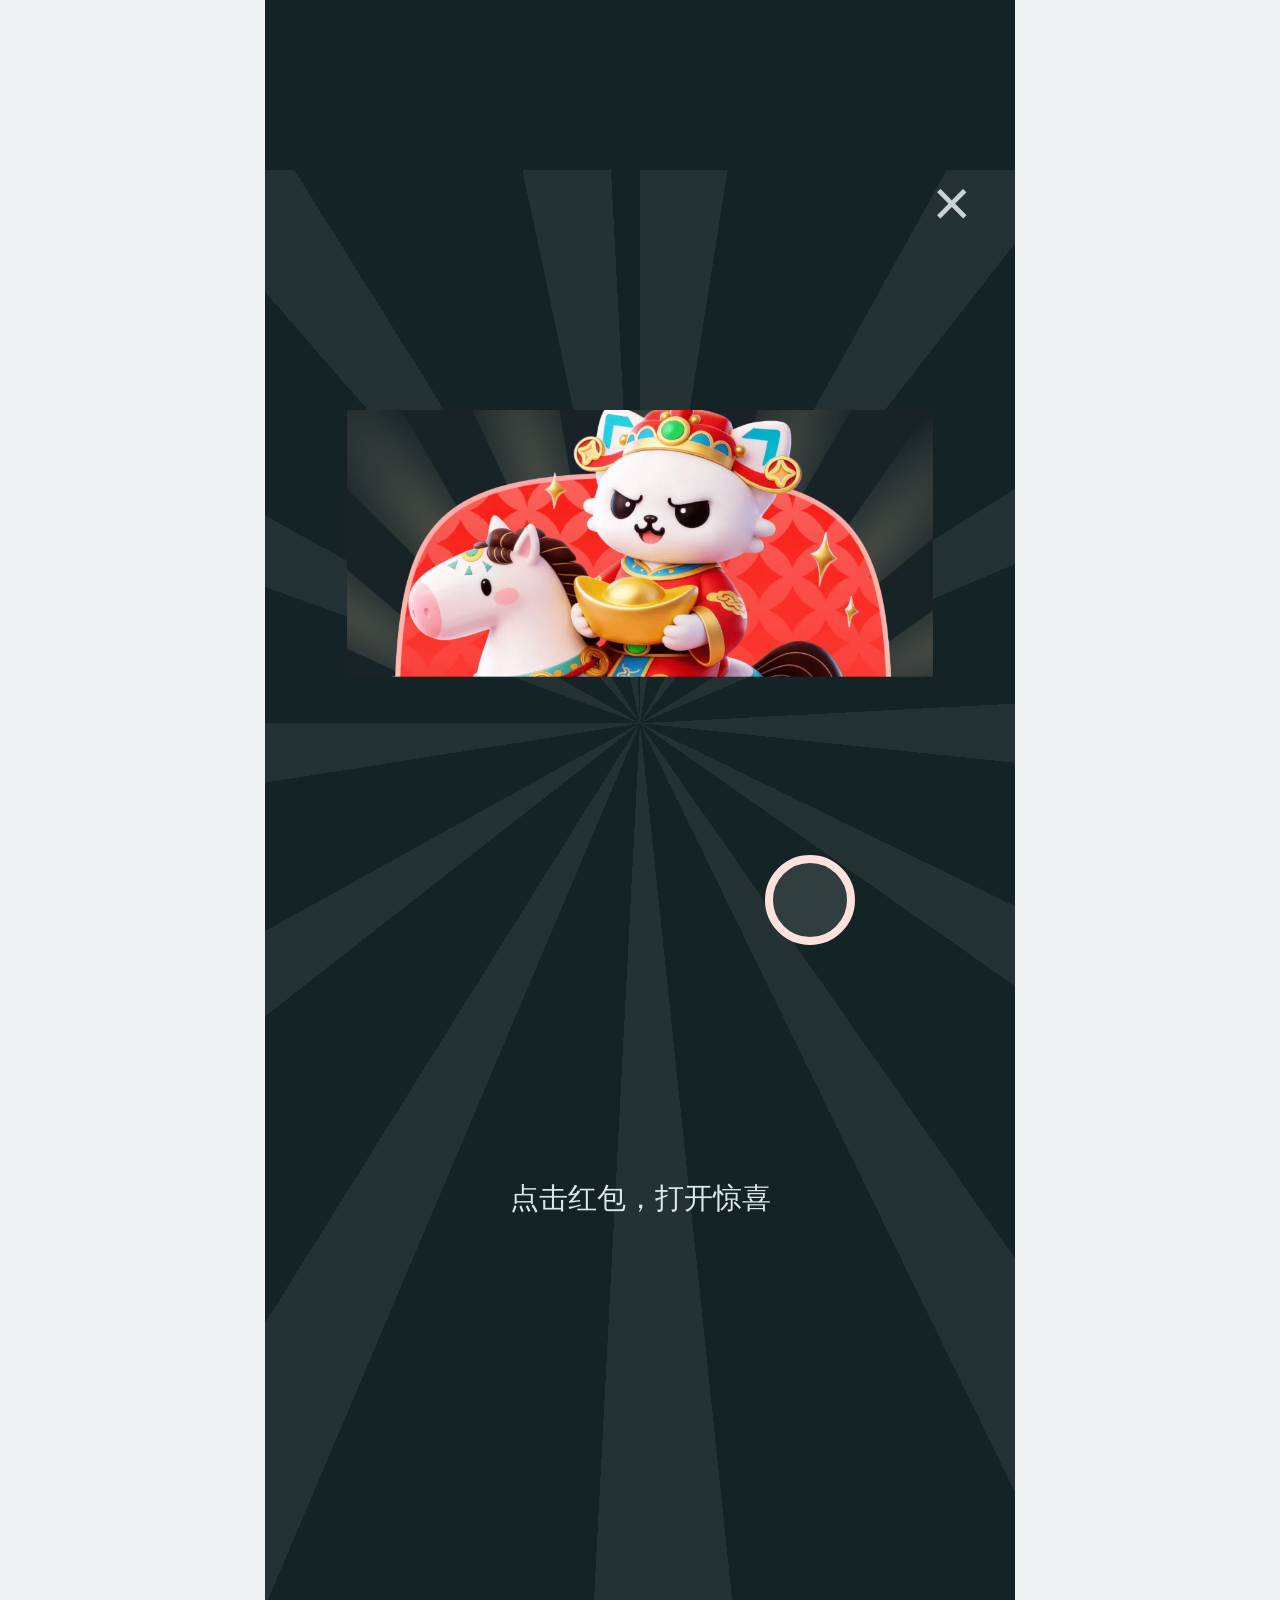
==== open.html @ 536749be "Publish red packet interaction demo" ====
<!doctype html><html lang="zh-CN"><head><meta charset="UTF-8"><meta name="viewport" content="width=device-width,initial-scale=1"><title>打开红包</title><link rel="stylesheet" href="flow.css"><link rel="stylesheet" href="open-result.css"></head><body><main class="screen open"><div class="rays"></div><span class="close" onclick="location.href='receive.html'">×</span><button id="packet" class="packet-state" aria-label="打开红包"><img src="assets/states/open-red-packet-state.png" alt="点击打开红包"></button><p class="tip">点击红包，打开惊喜</p></main><script>document.querySelector('#packet').addEventListener('click',e=>{e.currentTarget.classList.add('opening');document.querySelector('.tip').textContent='正在打开…';setTimeout(()=>location.href='result.html',850)});</script></body></html>
---- flow.css ----
:root{--ink:#052733;--aqua:#58d9e9;--paper:#fff;--mint:#e9faf8}*{box-sizing:border-box}html,body{margin:0;min-height:100%;font-family:"Microsoft YaHei",Arial,sans-serif;color:var(--ink);background:#edf1f1}body{display:grid;place-items:start center}.screen{width:750px;min-height:1626px;position:relative;overflow:hidden;background:#fff}.top{height:155px;padding:47px 44px;display:flex;align-items:center;justify-content:space-between;font-size:26px;font-weight:800}.top .brand{font-size:23px}.back{font-size:64px;line-height:.45;color:var(--ink);text-decoration:none}.btn{border:0;border-radius:52px;height:92px;background:var(--aqua);font-size:31px;font-weight:800;color:var(--ink);cursor:pointer}.hero{position:absolute;object-fit:contain}.fake-brand{font-weight:900;font-size:34px}.modal-base{background:#eaf9f7}.amount-title{position:absolute;top:165px;width:100%;text-align:center;font-size:35px;font-weight:800}.amount-number{position:absolute;top:470px;width:100%;font-size:77px;font-weight:900;text-align:center}.shade{position:absolute;inset:0;background:rgba(0,20,24,.39)}.sheet{position:absolute;left:0;bottom:0;width:100%;height:860px;border-radius:44px 44px 0 0;background:#fff;padding:75px 35px}.grab{position:absolute;width:100px;height:12px;border-radius:20px;background:#a3abad;left:325px;top:23px}.sheet h1{font-size:54px;margin:35px 0 66px}.sheet h2{font-size:30px;margin:38px 0 14px}.muted{color:#57686d;font-size:28px}.txn{font-size:38px;font-weight:800;padding:28px 0;border-bottom:1px solid #edf0f0}.actions{display:flex;gap:22px;position:absolute;bottom:64px;left:35px;right:35px}.actions button{flex:1;height:94px;border:0;border-radius:50px;font-size:31px;font-weight:800}.cancel{background:#e1f8fa;color:var(--ink)}.confirm{background:var(--aqua);color:var(--ink)}.share{background:linear-gradient(#e4faf7 0,#fff 41%)}.share h1{position:absolute;top:206px;width:100%;text-align:center;font-size:48px;margin:0}.share p.lead{position:absolute;top:282px;width:100%;text-align:center;font-size:27px;color:#526b70;margin:0}.share .hero{top:370px;left:99px;width:552px;height:580px}.linkbox{position:absolute;top:1050px;left:35px;width:680px;border:2px solid #d7e2e1;border-radius:38px;padding:29px;font-size:25px;line-height:1.55;background:#fff}.linkbox b{font-size:30px}.copy{position:absolute;right:26px;top:135px;width:88px;height:88px;border-radius:50%;border:0;background:#f1f6f6;font-size:37px}.next-local{position:absolute;left:35px;bottom:52px;width:680px}.receive-code{background:linear-gradient(#f8d5d5 0 395px,#fff 395px)}.receive-code h1{position:absolute;top:504px;left:0;width:100%;text-align:center;font-size:52px}.receive-code .hero{top:230px;left:158px;width:435px;height:350px}.code-input{position:absolute;top:790px;left:35px;width:680px;height:115px;border:0;border-radius:35px;background:#f5f8f8;padding:0 30px;font-size:45px;font-weight:800;color:var(--ink)}.claim{position:absolute;left:35px;bottom:70px;width:680px}.landing{background:linear-gradient(#f25e59 0,#f5b9b9 100%);color:#fff}.landing .walletbar{height:150px;background:white;color:var(--ink);padding:36px;font-size:40px;font-weight:900}.landing h1{position:absolute;top:265px;width:100%;text-align:center;font-size:60px}.landing .hero{top:455px;left:82px;width:585px;height:790px}.landing .claim{background:#052733;color:white;bottom:165px}.open,.result{background:#142326;color:#fff}.rays{position:absolute;inset:170px -160px 0;background:repeating-conic-gradient(from 0deg at 50% 38%,rgba(255,255,255,.09) 0 9deg,transparent 9deg 29deg);opacity:.75}.open .hero,.result .hero{top:430px;left:115px;width:520px;height:660px;z-index:2}.tap{position:absolute;top:935px;right:94px;width:120px;height:120px;border-radius:50%;border:10px solid #fee0dd;background:rgba(255,255,255,.12);z-index:3;animation:pulse 1s infinite}.tip{position:absolute;top:1150px;width:100%;text-align:center;z-index:3;color:#dce7e8;font-size:29px}.open .close{position:absolute;right:44px;top:165px;font-size:66px;color:#cad2d3;z-index:4}.result .hero{top:520px}.prize{position:absolute;z-index:4;top:675px;width:100%;text-align:center;color:#b9661c;font-size:54px;font-weight:900}.token{position:absolute;z-index:4;top:530px;left:318px;width:115px;height:115px;border-radius:50%;display:grid;place-items:center;color:#fff;background:#efbf2e;font-size:52px}.toast{position:absolute;z-index:6;top:82px;left:18px;right:18px;height:125px;border-radius:48px;background:#edf0f0;color:#111;display:flex;align-items:center;padding:22px 35px;gap:25px;font-size:35px;font-weight:900}.toast i{display:grid;place-items:center;width:72px;height:72px;border-radius:18px;background:#062935;color:#54e4ef;font-style:normal}.confetti{position:absolute;inset:350px 0 0;z-index:5;background:radial-gradient(circle at 10% 30%,#ffda4a 0 7px,transparent 8px),radial-gradient(circle at 81% 28%,#c840e6 0 7px,transparent 8px),radial-gradient(circle at 20% 55%,#54e2f5 0 7px,transparent 8px),radial-gradient(circle at 70% 46%,#ffca40 0 7px,transparent 8px)}@keyframes pulse{50%{transform:scale(1.15);opacity:.55}}
---- open-result.css ----
.packet-state{position:absolute;top:404px;left:82px;width:586px;height:700px;padding:0;border:0;background:transparent;z-index:2;cursor:pointer;transform-origin:50% 54%}.packet-state img{width:100%;height:100%;object-fit:contain}.packet-state::after{content:"";position:absolute;right:78px;bottom:159px;width:74px;height:74px;border-radius:50%;border:8px solid #fee0dd;background:rgba(255,255,255,.12);animation:pulse 1s infinite}.packet-state.opening{animation:packet-open .85s ease-in forwards}.packet-state.opening::after{animation:none}.opened-state{position:absolute;z-index:4;top:465px;left:83px;width:584px;height:700px;object-fit:contain;animation:result-in .5s ease-out}@keyframes packet-open{0%{transform:scale(1)}45%{transform:scale(1.06) rotate(-1.5deg)}100%{transform:scale(.15);opacity:0}}@keyframes result-in{from{transform:scale(.82);opacity:0}to{transform:scale(1);opacity:1}}
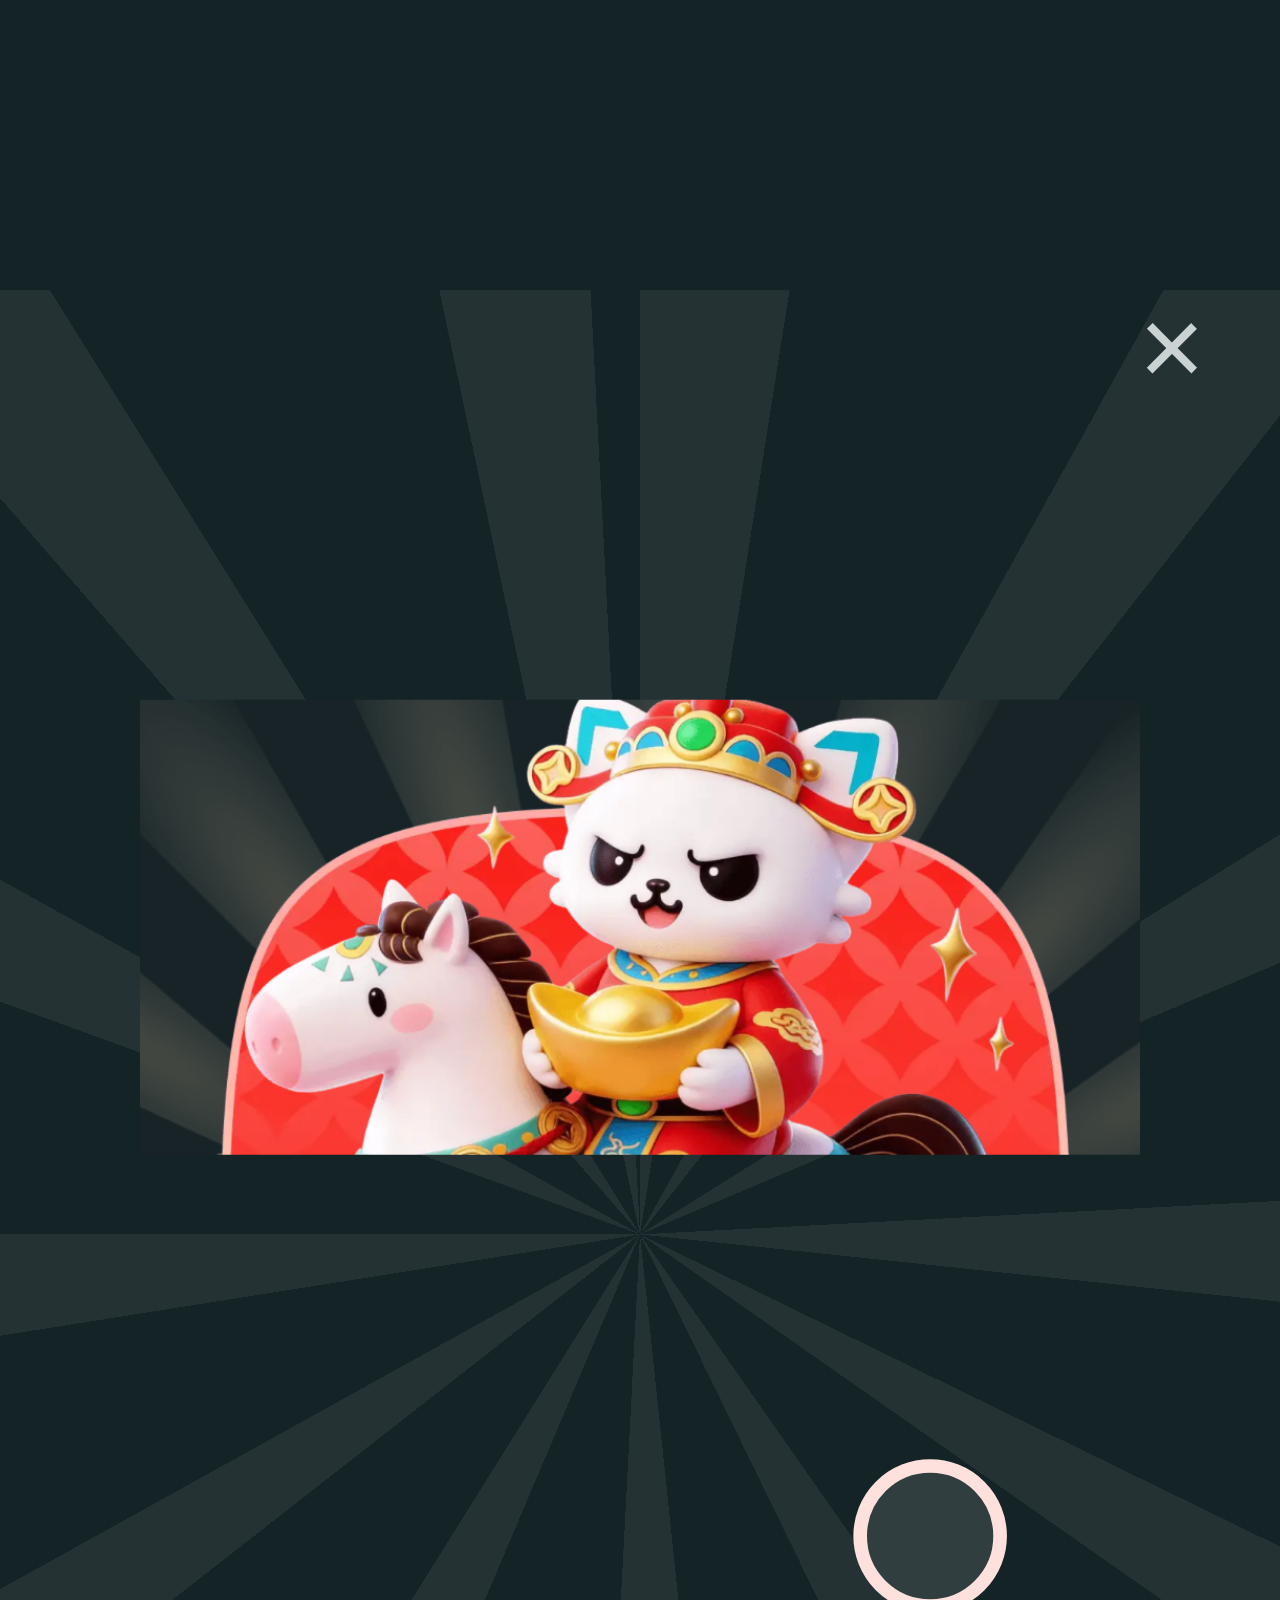
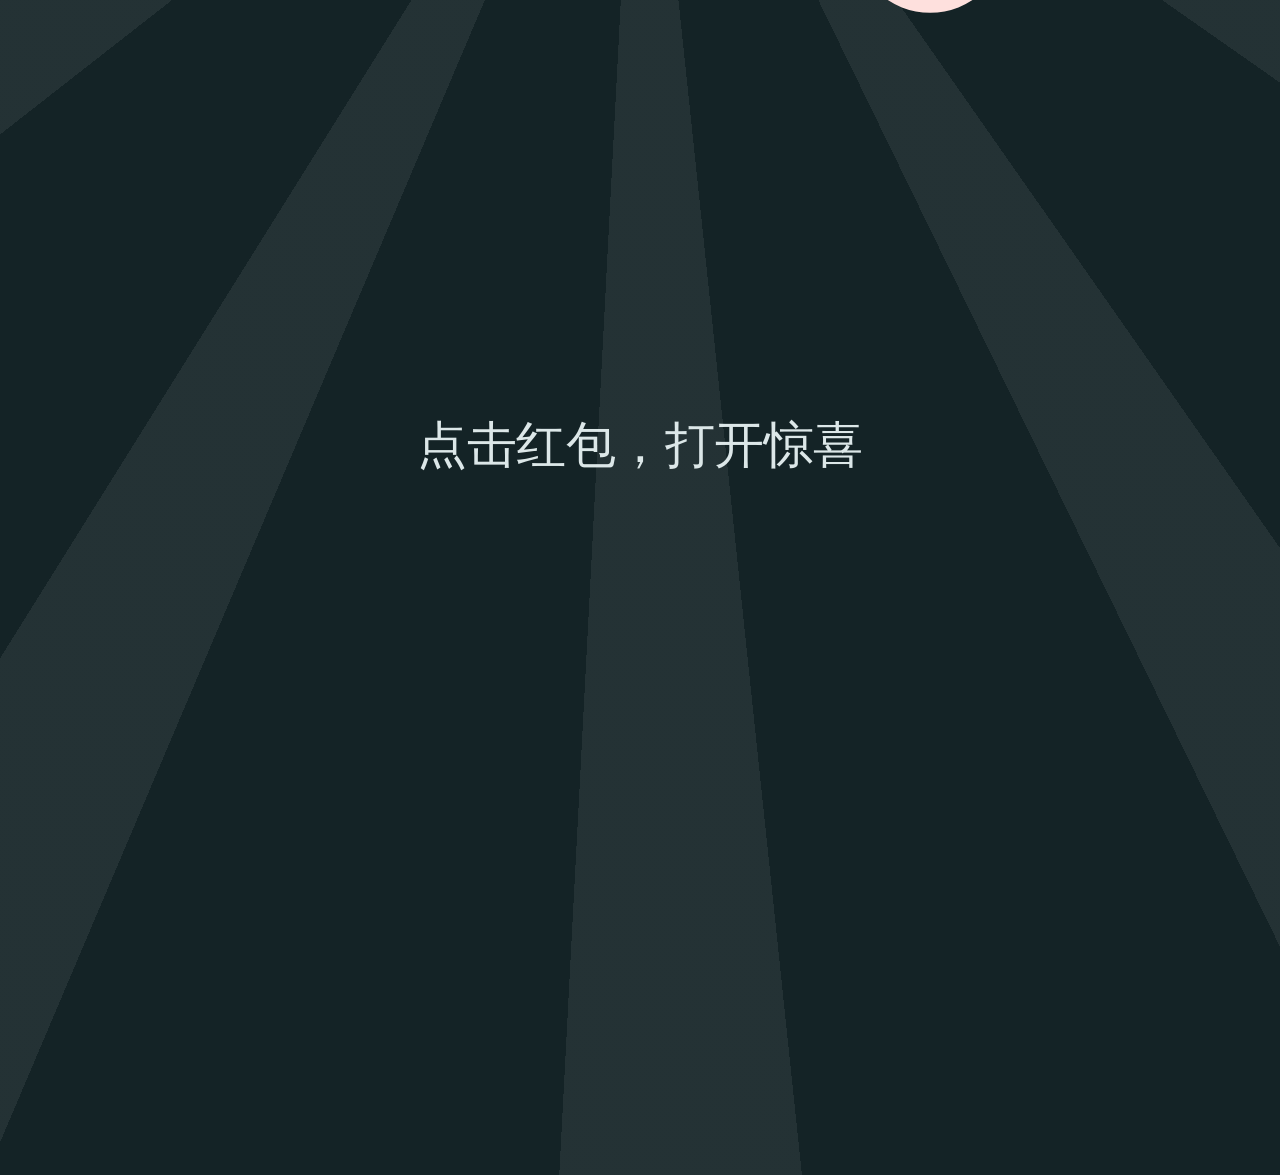
==== commit 1ab32ab1: "fix: mobile viewport and red-packet flow" ====
--- a/open.html
+++ b/open.html
@@ -1 +1 @@
-<!doctype html><html lang="zh-CN"><head><meta charset="UTF-8"><meta name="viewport" content="width=device-width,initial-scale=1"><title>打开红包</title><link rel="stylesheet" href="flow.css"><link rel="stylesheet" href="open-result.css"></head><body><main class="screen open"><div class="rays"></div><span class="close" onclick="location.href='receive.html'">×</span><button id="packet" class="packet-state" aria-label="打开红包"><img src="assets/states/open-red-packet-state.png" alt="点击打开红包"></button><p class="tip">点击红包，打开惊喜</p></main><script>document.querySelector('#packet').addEventListener('click',e=>{e.currentTarget.classList.add('opening');document.querySelector('.tip').textContent='正在打开…';setTimeout(()=>location.href='result.html',850)});</script></body></html>
+<!doctype html><html lang="zh-CN"><head><meta charset="UTF-8"><meta name="viewport" content="width=device-width,initial-scale=1"><title>打开红包</title><link rel="stylesheet" href="flow.css"><link rel="stylesheet" href="open-result.css"></head><body><main class="screen open"><div class="rays"></div><span class="close" onclick="location.href='receive.html'">×</span><button id="packet" class="packet-state" aria-label="打开红包"><img src="assets/states/open-red-packet-state.png" alt="点击打开红包"></button><p class="tip">点击红包，打开惊喜</p></main><script src="responsive.js"></script><script>document.querySelector('#packet').addEventListener('click',e=>{e.currentTarget.classList.add('opening');document.querySelector('.tip').textContent='正在打开…';setTimeout(()=>location.href='result.html',850)});</script></body></html>
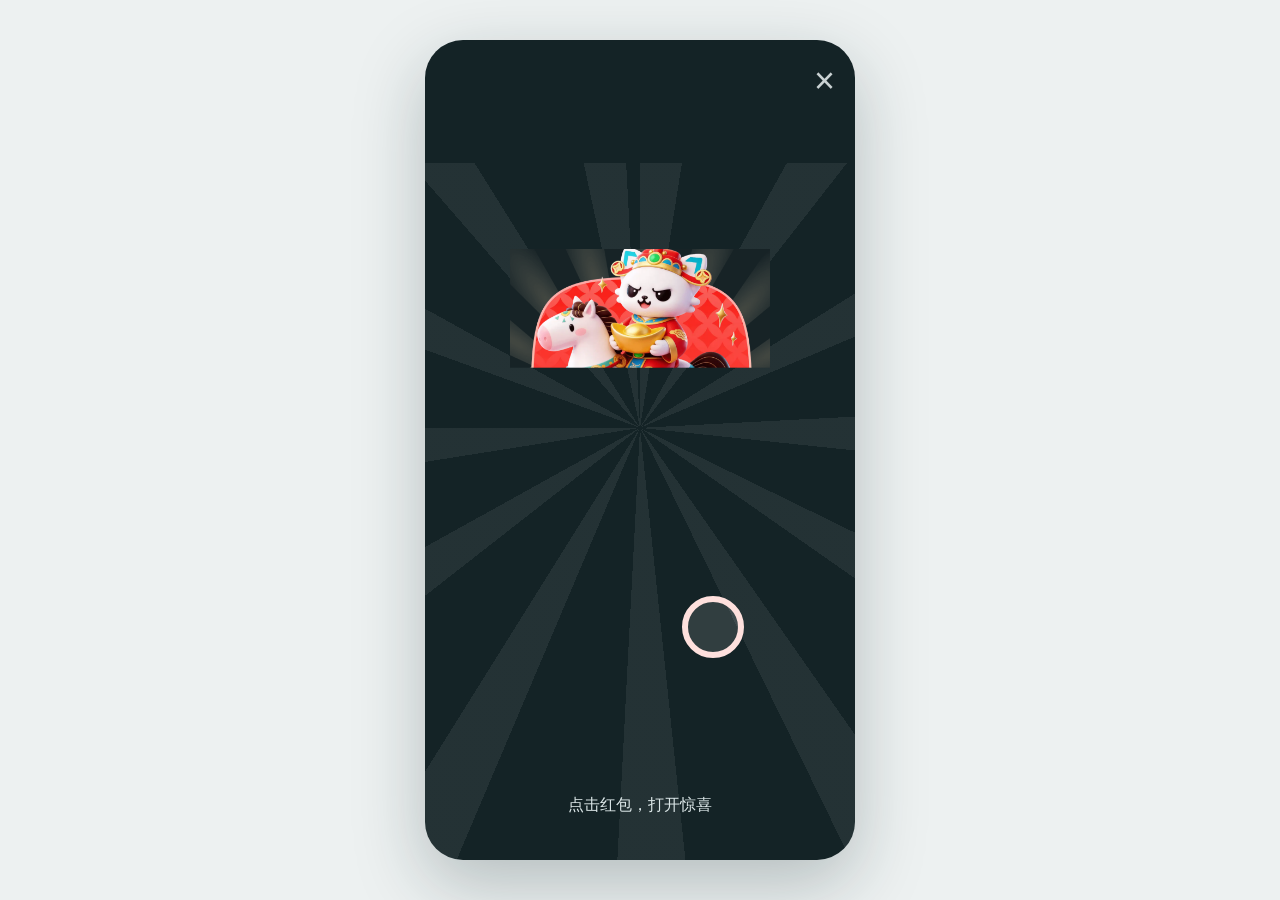
==== commit 7fbbb42a: "update: latest mobile red-packet demo changes" ====
--- a/open.html
+++ b/open.html
@@ -1 +1,27 @@
-<!doctype html><html lang="zh-CN"><head><meta charset="UTF-8"><meta name="viewport" content="width=device-width,initial-scale=1"><title>打开红包</title><link rel="stylesheet" href="flow.css"><link rel="stylesheet" href="open-result.css"></head><body><main class="screen open"><div class="rays"></div><span class="close" onclick="location.href='receive.html'">×</span><button id="packet" class="packet-state" aria-label="打开红包"><img src="assets/states/open-red-packet-state.png" alt="点击打开红包"></button><p class="tip">点击红包，打开惊喜</p></main><script src="responsive.js"></script><script>document.querySelector('#packet').addEventListener('click',e=>{e.currentTarget.classList.add('opening');document.querySelector('.tip').textContent='正在打开…';setTimeout(()=>location.href='result.html',850)});</script></body></html>
+<!doctype html>
+<html lang="zh-CN">
+  <head>
+    <meta charset="UTF-8" />
+    <meta name="viewport" content="width=device-width, initial-scale=1" />
+    <title>打开红包</title>
+    <link rel="stylesheet" href="flow.css?v=20260820" />
+    <link rel="stylesheet" href="open-result.css?v=20260820" />
+  </head>
+  <body>
+    <main class="screen open">
+      <div class="rays"></div>
+      <span class="close" onclick="location.href='receive.html'">×</span>
+      <button id="packet" class="packet-state" aria-label="打开红包">
+        <img src="assets/states/open-red-packet-state.png" alt="点击打开红包" />
+      </button>
+      <p class="tip">点击红包，打开惊喜</p>
+    </main>
+    <script>
+      document.querySelector('#packet').addEventListener('click', e => {
+        e.currentTarget.classList.add('opening');
+        document.querySelector('.tip').textContent = '正在打开…';
+        setTimeout(() => location.href = 'result.html', 850);
+      });
+    </script>
+  </body>
+</html>
--- a/flow.css
+++ b/flow.css
@@ -1 +1,434 @@
-:root{--ink:#052733;--aqua:#58d9e9;--paper:#fff;--mint:#e9faf8}*{box-sizing:border-box}html,body{margin:0;min-height:100%;font-family:"Microsoft YaHei",Arial,sans-serif;color:var(--ink);background:#edf1f1}body{display:grid;place-items:start center}.screen{width:750px;min-height:1626px;position:relative;overflow:hidden;background:#fff}.top{height:155px;padding:47px 44px;display:flex;align-items:center;justify-content:space-between;font-size:26px;font-weight:800}.top .brand{font-size:23px}.back{font-size:64px;line-height:.45;color:var(--ink);text-decoration:none}.btn{border:0;border-radius:52px;height:92px;background:var(--aqua);font-size:31px;font-weight:800;color:var(--ink);cursor:pointer}.hero{position:absolute;object-fit:contain}.fake-brand{font-weight:900;font-size:34px}.modal-base{background:#eaf9f7}.amount-title{position:absolute;top:165px;width:100%;text-align:center;font-size:35px;font-weight:800}.amount-number{position:absolute;top:470px;width:100%;font-size:77px;font-weight:900;text-align:center}.shade{position:absolute;inset:0;background:rgba(0,20,24,.39)}.sheet{position:absolute;left:0;bottom:0;width:100%;height:860px;border-radius:44px 44px 0 0;background:#fff;padding:75px 35px}.grab{position:absolute;width:100px;height:12px;border-radius:20px;background:#a3abad;left:325px;top:23px}.sheet h1{font-size:54px;margin:35px 0 66px}.sheet h2{font-size:30px;margin:38px 0 14px}.muted{color:#57686d;font-size:28px}.txn{font-size:38px;font-weight:800;padding:28px 0;border-bottom:1px solid #edf0f0}.actions{display:flex;gap:22px;position:absolute;bottom:64px;left:35px;right:35px}.actions button{flex:1;height:94px;border:0;border-radius:50px;font-size:31px;font-weight:800}.cancel{background:#e1f8fa;color:var(--ink)}.confirm{background:var(--aqua);color:var(--ink)}.share{background:linear-gradient(#e4faf7 0,#fff 41%)}.share h1{position:absolute;top:206px;width:100%;text-align:center;font-size:48px;margin:0}.share p.lead{position:absolute;top:282px;width:100%;text-align:center;font-size:27px;color:#526b70;margin:0}.share .hero{top:370px;left:99px;width:552px;height:580px}.linkbox{position:absolute;top:1050px;left:35px;width:680px;border:2px solid #d7e2e1;border-radius:38px;padding:29px;font-size:25px;line-height:1.55;background:#fff}.linkbox b{font-size:30px}.copy{position:absolute;right:26px;top:135px;width:88px;height:88px;border-radius:50%;border:0;background:#f1f6f6;font-size:37px}.next-local{position:absolute;left:35px;bottom:52px;width:680px}.receive-code{background:linear-gradient(#f8d5d5 0 395px,#fff 395px)}.receive-code h1{position:absolute;top:504px;left:0;width:100%;text-align:center;font-size:52px}.receive-code .hero{top:230px;left:158px;width:435px;height:350px}.code-input{position:absolute;top:790px;left:35px;width:680px;height:115px;border:0;border-radius:35px;background:#f5f8f8;padding:0 30px;font-size:45px;font-weight:800;color:var(--ink)}.claim{position:absolute;left:35px;bottom:70px;width:680px}.landing{background:linear-gradient(#f25e59 0,#f5b9b9 100%);color:#fff}.landing .walletbar{height:150px;background:white;color:var(--ink);padding:36px;font-size:40px;font-weight:900}.landing h1{position:absolute;top:265px;width:100%;text-align:center;font-size:60px}.landing .hero{top:455px;left:82px;width:585px;height:790px}.landing .claim{background:#052733;color:white;bottom:165px}.open,.result{background:#142326;color:#fff}.rays{position:absolute;inset:170px -160px 0;background:repeating-conic-gradient(from 0deg at 50% 38%,rgba(255,255,255,.09) 0 9deg,transparent 9deg 29deg);opacity:.75}.open .hero,.result .hero{top:430px;left:115px;width:520px;height:660px;z-index:2}.tap{position:absolute;top:935px;right:94px;width:120px;height:120px;border-radius:50%;border:10px solid #fee0dd;background:rgba(255,255,255,.12);z-index:3;animation:pulse 1s infinite}.tip{position:absolute;top:1150px;width:100%;text-align:center;z-index:3;color:#dce7e8;font-size:29px}.open .close{position:absolute;right:44px;top:165px;font-size:66px;color:#cad2d3;z-index:4}.result .hero{top:520px}.prize{position:absolute;z-index:4;top:675px;width:100%;text-align:center;color:#b9661c;font-size:54px;font-weight:900}.token{position:absolute;z-index:4;top:530px;left:318px;width:115px;height:115px;border-radius:50%;display:grid;place-items:center;color:#fff;background:#efbf2e;font-size:52px}.toast{position:absolute;z-index:6;top:82px;left:18px;right:18px;height:125px;border-radius:48px;background:#edf0f0;color:#111;display:flex;align-items:center;padding:22px 35px;gap:25px;font-size:35px;font-weight:900}.toast i{display:grid;place-items:center;width:72px;height:72px;border-radius:18px;background:#062935;color:#54e4ef;font-style:normal}.confetti{position:absolute;inset:350px 0 0;z-index:5;background:radial-gradient(circle at 10% 30%,#ffda4a 0 7px,transparent 8px),radial-gradient(circle at 81% 28%,#c840e6 0 7px,transparent 8px),radial-gradient(circle at 20% 55%,#54e2f5 0 7px,transparent 8px),radial-gradient(circle at 70% 46%,#ffca40 0 7px,transparent 8px)}@keyframes pulse{50%{transform:scale(1.15);opacity:.55}}
+/* ========================================
+   flow.css — 6 个页面共用样式（响应式版）
+   适用页面：sign / share / receive-code / receive / open / result
+   ======================================== */
+
+:root {
+  --ink: #052733;
+  --aqua: #58d9e9;
+  --paper: #fff;
+  --mint: #e9faf8;
+}
+
+* { box-sizing: border-box; }
+
+html, body {
+  margin: 0;
+  min-height: 100%;
+  font-family: -apple-system, BlinkMacSystemFont, "PingFang SC", "Microsoft YaHei", sans-serif;
+  color: var(--ink);
+  background: #edf1f1;
+}
+
+body {
+  min-height: 100dvh;
+  display: grid;
+  place-items: center;
+}
+
+/* ========== 手机外框 ========== */
+.screen {
+  position: relative;
+  width: min(100vw, 430px);
+  min-height: 100svh;
+  overflow: hidden;
+  background: #fff;
+  display: flex;
+  flex-direction: column;
+}
+
+/* ========== 顶部导航栏 ========== */
+.top {
+  padding: max(20px, env(safe-area-inset-top)) 20px 12px;
+  display: flex;
+  align-items: center;
+  justify-content: space-between;
+  font-size: 14px;
+  font-weight: 800;
+}
+
+.top .back {
+  font-size: 36px;
+  line-height: .5;
+  color: var(--ink);
+  text-decoration: none;
+}
+
+.fake-brand { font-weight: 900; font-size: 18px; }
+
+/* ========== 通用按钮 ========== */
+.btn {
+  border: 0;
+  border-radius: 32px;
+  height: 56px;
+  background: var(--aqua);
+  font-size: 20px;
+  font-weight: 800;
+  color: var(--ink);
+  cursor: pointer;
+}
+
+/* ========================================
+   签名确认页（sign.html — .modal-base）
+   ======================================== */
+.modal-base {
+  background: #eaf9f7;
+}
+
+.amount-title {
+  margin: 0;
+  padding: 20px 0;
+  text-align: center;
+  font-size: 20px;
+  font-weight: 800;
+}
+
+.amount-number {
+  flex: 1;
+  display: flex;
+  align-items: center;
+  justify-content: center;
+  font-size: 44px;
+  font-weight: 900;
+}
+
+.shade {
+  position: absolute;
+  inset: 0;
+  background: rgba(0, 20, 24, .39);
+  z-index: 5;
+}
+
+.sheet {
+  position: relative;
+  z-index: 6;
+  width: 100%;
+  border-radius: 28px 28px 0 0;
+  background: #fff;
+  padding: 20px 24px max(28px, env(safe-area-inset-bottom));
+  flex-shrink: 0;
+}
+
+.grab {
+  display: block;
+  width: 40px;
+  height: 5px;
+  border-radius: 10px;
+  background: #a3abad;
+  margin: 0 auto 16px;
+}
+
+.sheet h1 {
+  font-size: 28px;
+  margin: 0 0 24px;
+}
+
+.sheet h2 {
+  font-size: 16px;
+  margin: 18px 0 8px;
+}
+
+.muted {
+  color: #57686d;
+  font-size: 15px;
+}
+
+.txn {
+  font-size: 20px;
+  font-weight: 800;
+  padding: 14px 0;
+  border-bottom: 1px solid #edf0f0;
+}
+
+.actions {
+  display: flex;
+  gap: 12px;
+  margin-top: 24px;
+}
+
+.actions button {
+  flex: 1;
+  height: 56px;
+  border: 0;
+  border-radius: 28px;
+  font-size: 18px;
+  font-weight: 800;
+  cursor: pointer;
+}
+
+.cancel { background: #e1f8fa; color: var(--ink); }
+.confirm { background: var(--aqua); color: var(--ink); }
+
+/* ========================================
+   分享页（share.html — .share）
+   ======================================== */
+.share {
+  background: linear-gradient(180deg, #e4faf7 0%, #fff 41%);
+}
+
+.share h1 {
+  margin: 0;
+  padding: 16px 0 6px;
+  text-align: center;
+  font-size: 28px;
+}
+
+.share p.lead {
+  margin: 0;
+  text-align: center;
+  font-size: 15px;
+  color: #526b70;
+  padding-bottom: 8px;
+}
+
+.share .hero {
+  flex: 1;
+  width: 80%;
+  max-width: 300px;
+  margin: 0 auto;
+  object-fit: contain;
+}
+
+.linkbox {
+  margin: 0 20px 12px;
+  border: 2px solid #d7e2e1;
+  border-radius: 20px;
+  padding: 16px;
+  font-size: 14px;
+  line-height: 1.55;
+  background: #fff;
+  position: relative;
+}
+
+.linkbox b { font-size: 16px; }
+
+.copy {
+  position: absolute;
+  right: 14px;
+  top: 14px;
+  width: 40px;
+  height: 40px;
+  border-radius: 50%;
+  border: 0;
+  background: #f1f6f6;
+  font-size: 20px;
+  cursor: pointer;
+}
+
+.next-local {
+  margin: 0 20px max(28px, env(safe-area-inset-bottom));
+}
+
+/* ========================================
+   输入口令页（receive-code.html — .receive-code）
+   ======================================== */
+.receive-code {
+  background: linear-gradient(180deg, #f8d5d5 0 200px, #fff 200px);
+}
+
+.receive-code .hero {
+  width: 60%;
+  max-width: 220px;
+  margin: 20px auto;
+  object-fit: contain;
+}
+
+.receive-code h1 {
+  margin: 0;
+  text-align: center;
+  font-size: 30px;
+  padding: 8px 0;
+}
+
+.code-input {
+  margin: 16px 20px;
+  width: calc(100% - 40px);
+  height: 56px;
+  border: 0;
+  border-radius: 20px;
+  background: #f5f8f8;
+  padding: 0 16px;
+  font-size: 24px;
+  font-weight: 800;
+  color: var(--ink);
+}
+
+.claim {
+  margin: 0 20px max(28px, env(safe-area-inset-bottom));
+}
+
+/* ========================================
+   领取落地页（receive.html — .landing）
+   ======================================== */
+.landing {
+  background: linear-gradient(180deg, #f25e59 0%, #f5b9b9 100%);
+  color: #fff;
+}
+
+.landing .walletbar {
+  height: 64px;
+  background: #fff;
+  color: var(--ink);
+  padding: 0 20px;
+  display: flex;
+  align-items: center;
+  justify-content: space-between;
+  font-size: 18px;
+  font-weight: 900;
+}
+
+.landing .walletbar small {
+  font-size: 13px;
+  padding: 8px 16px;
+  background: #062733;
+  color: #fff;
+  border-radius: 20px;
+}
+
+.landing h1 {
+  margin: 0;
+  text-align: center;
+  font-size: 36px;
+  padding: 20px 0;
+}
+
+.landing .hero {
+  flex: 1;
+  width: 80%;
+  max-width: 300px;
+  margin: 0 auto;
+  object-fit: contain;
+}
+
+.landing .claim {
+  background: #052733;
+  color: #fff;
+  margin-bottom: 32px;
+}
+
+/* ========================================
+   打开红包页（open.html — .open）
+   ======================================== */
+.open {
+  background: #142326;
+  color: #fff;
+}
+
+.rays {
+  position: absolute;
+  inset: 15% -40% 0;
+  background: repeating-conic-gradient(from 0deg at 50% 38%, rgba(255,255,255,.09) 0 9deg, transparent 9deg 29deg);
+  opacity: .75;
+  pointer-events: none;
+}
+
+.open .hero,
+.result .hero {
+  flex: 1;
+  width: 70%;
+  max-width: 260px;
+  margin: 0 auto;
+  object-fit: contain;
+  z-index: 2;
+}
+
+.tap {
+  position: absolute;
+  top: 55%;
+  right: 15%;
+  width: 70px;
+  height: 70px;
+  border-radius: 50%;
+  border: 6px solid #fee0dd;
+  background: rgba(255, 255, 255, .12);
+  z-index: 3;
+  animation: pulse 1s infinite;
+}
+
+.tip {
+  text-align: center;
+  z-index: 3;
+  color: #dce7e8;
+  font-size: 16px;
+  padding: 12px 0 max(28px, env(safe-area-inset-bottom));
+}
+
+.open .close {
+  position: absolute;
+  right: 20px;
+  top: max(20px, env(safe-area-inset-top));
+  font-size: 36px;
+  color: #cad2d3;
+  z-index: 4;
+  cursor: pointer;
+}
+
+/* ========================================
+   结果页（result.html — .result）
+   ======================================== */
+.result {
+  background: #142326;
+  color: #fff;
+}
+
+.toast {
+  margin: max(20px, env(safe-area-inset-top)) 12px 0;
+  height: 64px;
+  border-radius: 28px;
+  background: #edf0f0;
+  color: #111;
+  display: flex;
+  align-items: center;
+  padding: 0 18px;
+  gap: 14px;
+  font-size: 18px;
+  font-weight: 900;
+  z-index: 6;
+  position: relative;
+}
+
+.toast i {
+  display: grid;
+  place-items: center;
+  width: 38px;
+  height: 38px;
+  border-radius: 10px;
+  background: #062935;
+  color: #54e4ef;
+  font-style: normal;
+  font-size: 16px;
+}
+
+.confetti {
+  position: absolute;
+  inset: 30% 0 0;
+  z-index: 5;
+  pointer-events: none;
+  background: radial-gradient(circle at 10% 30%, #ffda4a 0 5px, transparent 6px),
+              radial-gradient(circle at 81% 28%, #c840e6 0 5px, transparent 6px),
+              radial-gradient(circle at 20% 55%, #54e2f5 0 5px, transparent 6px),
+              radial-gradient(circle at 70% 46%, #ffca40 0 5px, transparent 6px);
+}
+
+/* ========== 动画 ========== */
+@keyframes pulse {
+  50% { transform: scale(1.15); opacity: .55; }
+}
+
+/* ========== 响应式：大屏手机外壳 ========== */
+@media (min-width: 431px) {
+  .screen {
+    min-height: 820px;
+    max-height: 932px;
+    border-radius: 38px;
+    box-shadow: 0 24px 70px rgba(19, 41, 45, .26);
+  }
+}
+
+/* ========== 响应式：小屏压缩 ========== */
+@media (max-height: 820px) {
+  .sheet h1 { font-size: 24px; margin-bottom: 16px; }
+  .share h1 { font-size: 24px; }
+  .landing h1 { font-size: 30px; }
+  .amount-number { font-size: 36px; }
+}
--- a/open-result.css
+++ b/open-result.css
@@ -1 +1,66 @@
-.packet-state{position:absolute;top:404px;left:82px;width:586px;height:700px;padding:0;border:0;background:transparent;z-index:2;cursor:pointer;transform-origin:50% 54%}.packet-state img{width:100%;height:100%;object-fit:contain}.packet-state::after{content:"";position:absolute;right:78px;bottom:159px;width:74px;height:74px;border-radius:50%;border:8px solid #fee0dd;background:rgba(255,255,255,.12);animation:pulse 1s infinite}.packet-state.opening{animation:packet-open .85s ease-in forwards}.packet-state.opening::after{animation:none}.opened-state{position:absolute;z-index:4;top:465px;left:83px;width:584px;height:700px;object-fit:contain;animation:result-in .5s ease-out}@keyframes packet-open{0%{transform:scale(1)}45%{transform:scale(1.06) rotate(-1.5deg)}100%{transform:scale(.15);opacity:0}}@keyframes result-in{from{transform:scale(.82);opacity:0}to{transform:scale(1);opacity:1}}
+/* open-result.css — 打开红包动画 + 结果页（响应式版） */
+
+/* 打开红包按钮 */
+.packet-state {
+  flex: 1;
+  width: 70%;
+  max-width: 260px;
+  margin: 0 auto;
+  padding: 0;
+  border: 0;
+  background: transparent;
+  z-index: 2;
+  cursor: pointer;
+  transform-origin: 50% 54%;
+  position: relative;
+}
+
+.packet-state img {
+  width: 100%;
+  height: 100%;
+  object-fit: contain;
+}
+
+.packet-state::after {
+  content: "";
+  position: absolute;
+  right: 10%;
+  bottom: 15%;
+  width: 50px;
+  height: 50px;
+  border-radius: 50%;
+  border: 6px solid #fee0dd;
+  background: rgba(255, 255, 255, .12);
+  animation: pulse 1s infinite;
+}
+
+.packet-state.opening {
+  animation: packet-open .85s ease-in forwards;
+}
+
+.packet-state.opening::after {
+  animation: none;
+}
+
+/* 已打开结果图 */
+.opened-state {
+  flex: 1;
+  width: 70%;
+  max-width: 260px;
+  margin: 0 auto;
+  object-fit: contain;
+  z-index: 4;
+  animation: result-in .5s ease-out;
+}
+
+/* 动画 */
+@keyframes packet-open {
+  0% { transform: scale(1); }
+  45% { transform: scale(1.06) rotate(-1.5deg); }
+  100% { transform: scale(.15); opacity: 0; }
+}
+
+@keyframes result-in {
+  from { transform: scale(.82); opacity: 0; }
+  to { transform: scale(1); opacity: 1; }
+}
